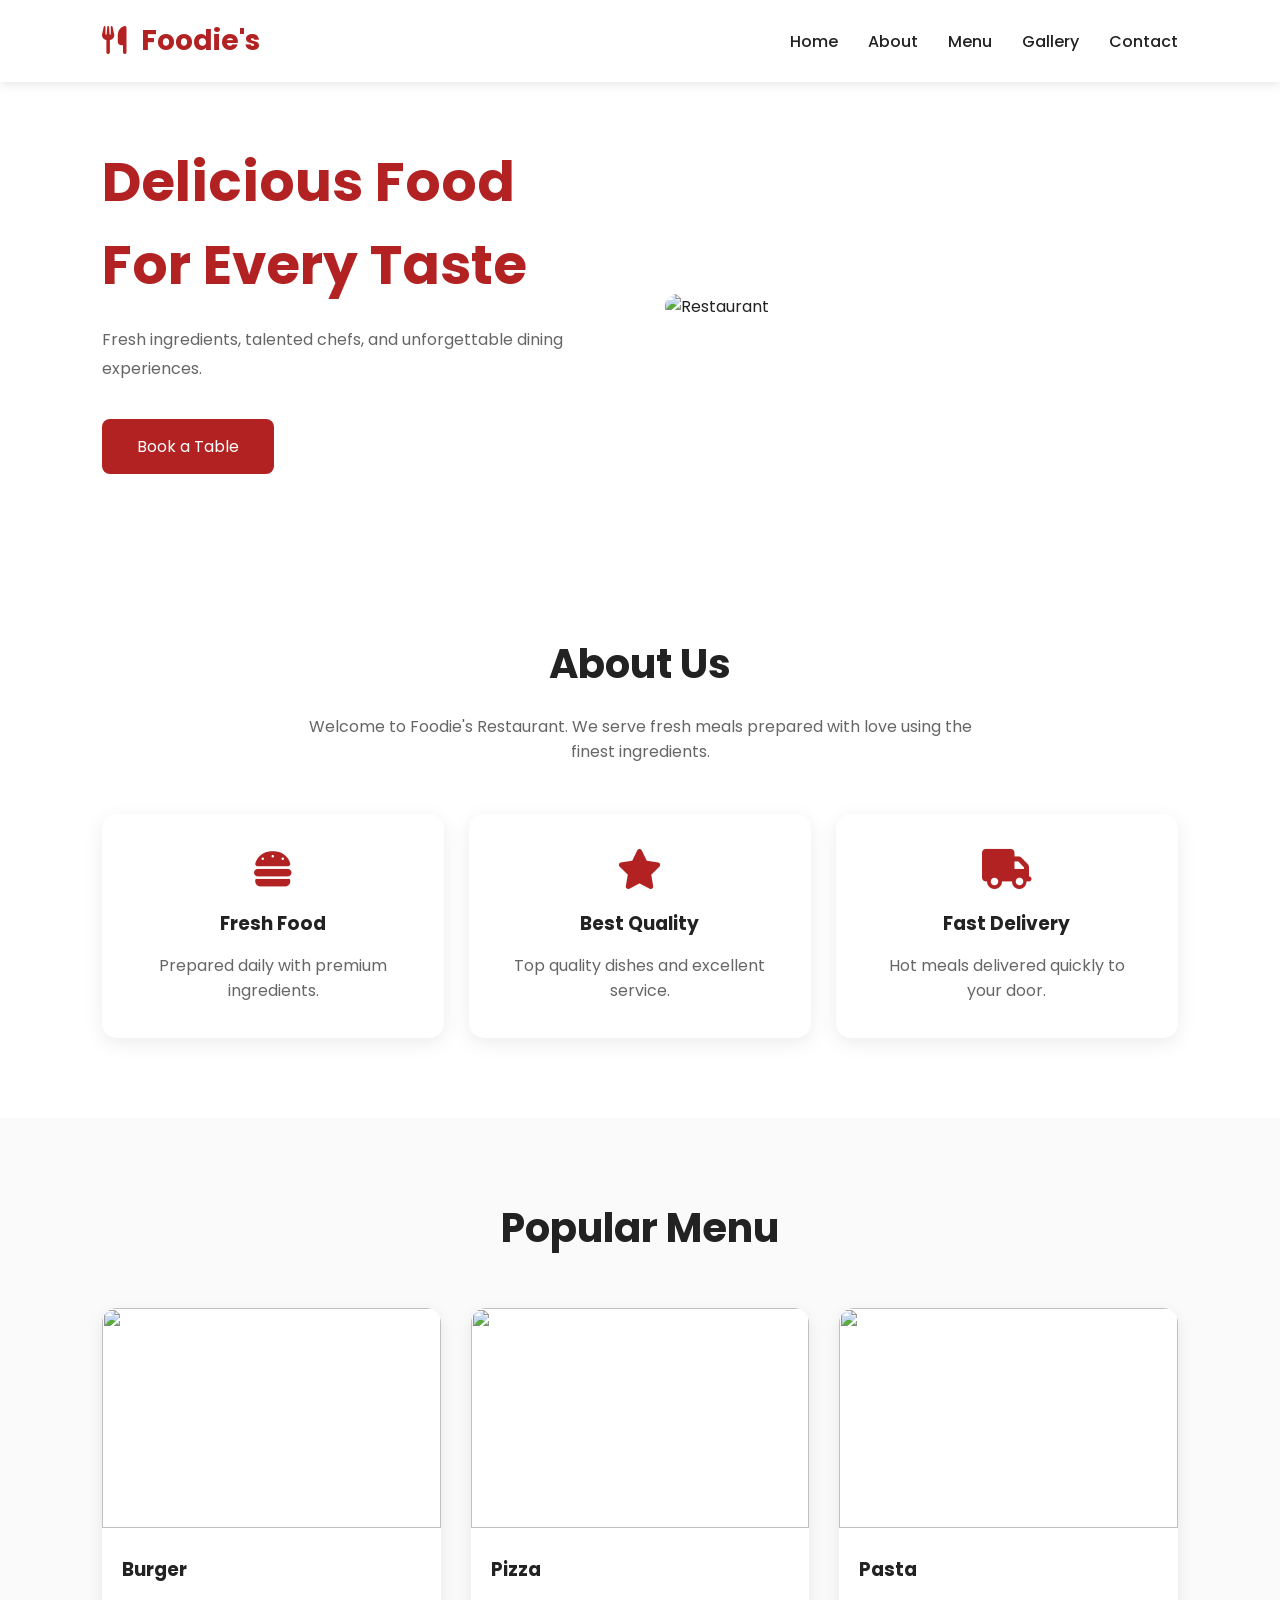
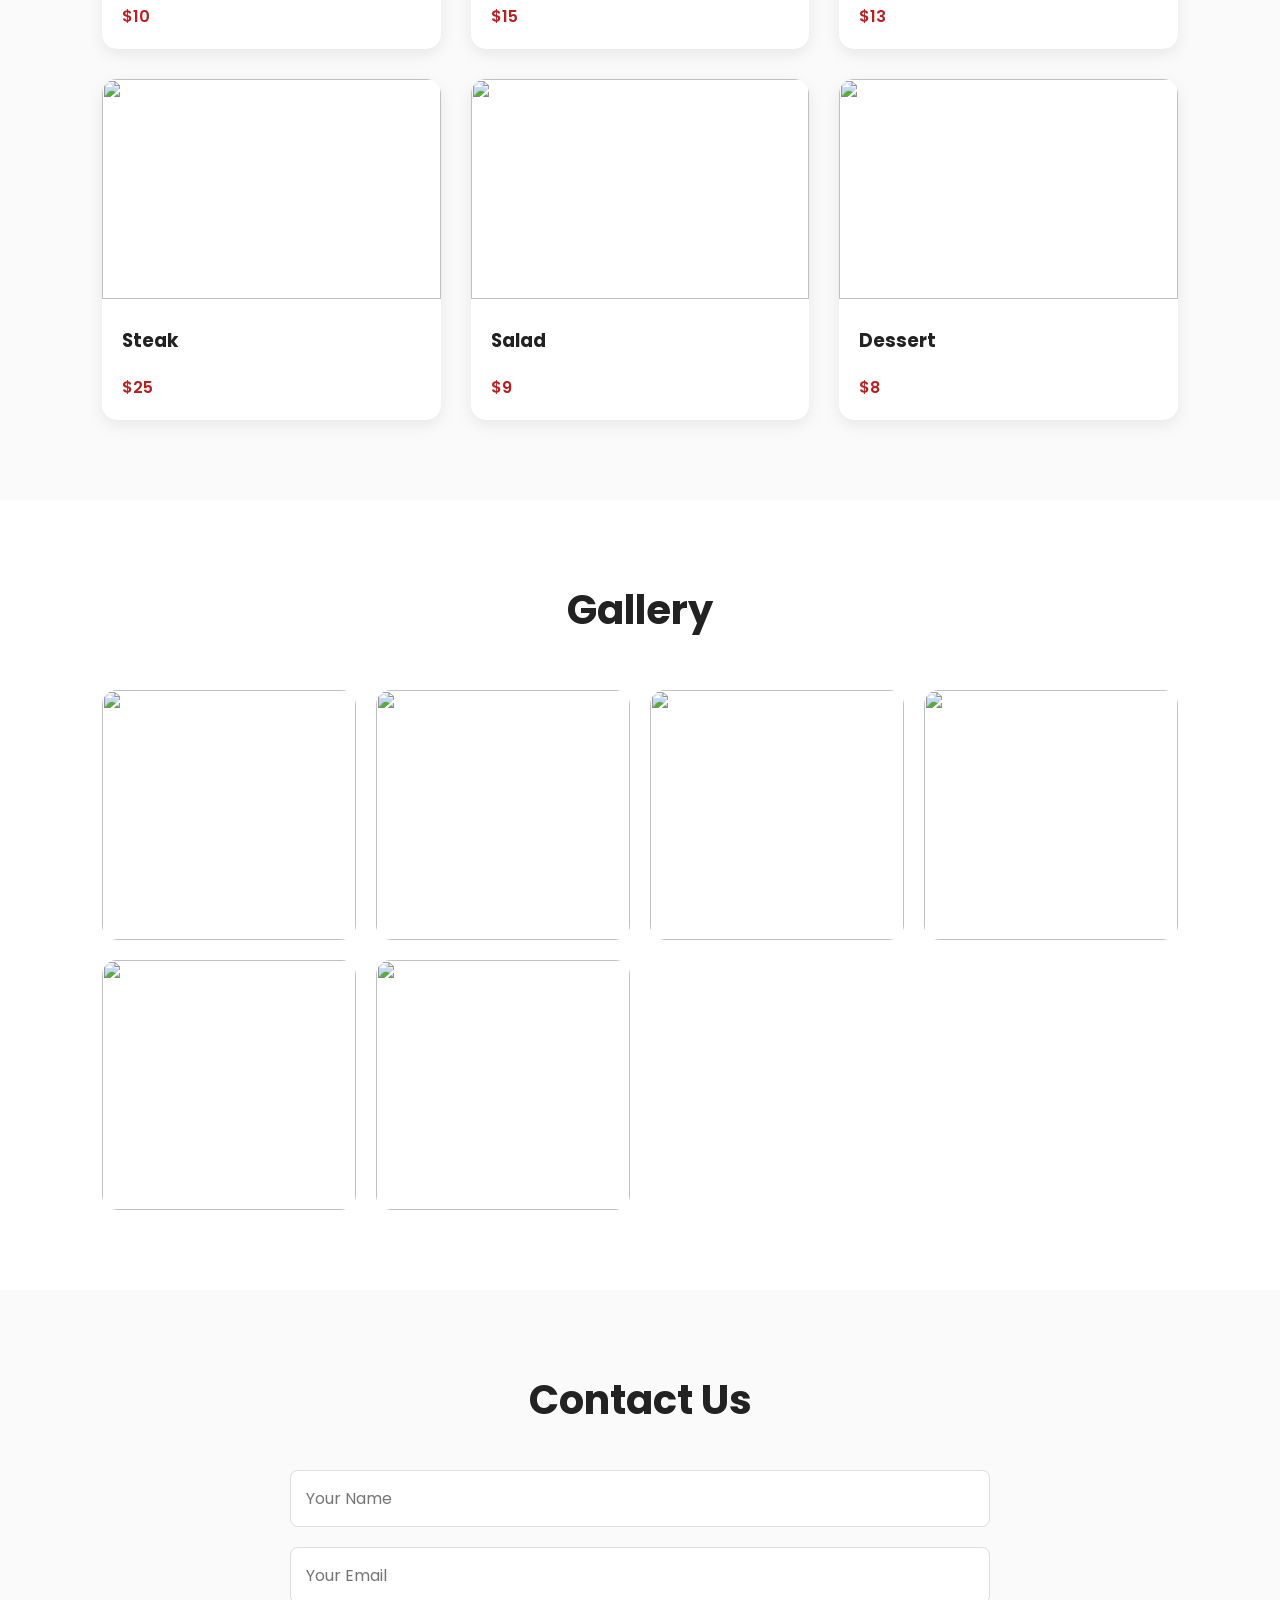
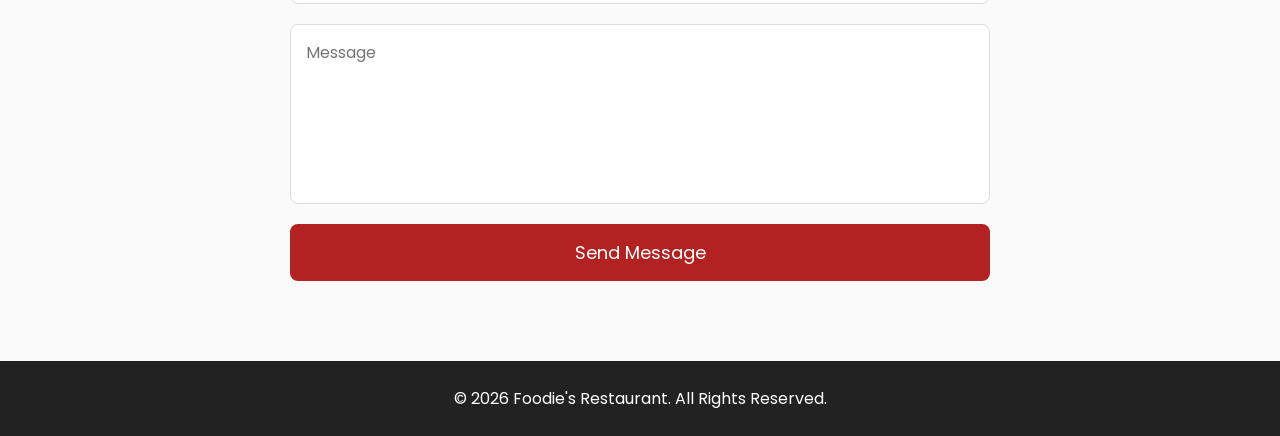
==== index.html @ 50a1fb0c "Rename index (2).html to index.html" ====
<!DOCTYPE html>
<html lang="en">
<head>
    <meta charset="UTF-8">
    <meta name="viewport" content="width=device-width, initial-scale=1.0">
    <title>Foodie's Restaurant</title>

    <link rel="stylesheet" href="style.css">

    <!-- Google Font -->
    <link href="https://fonts.googleapis.com/css2?family=Poppins:wght@300;400;500;600;700&display=swap" rel="stylesheet">

    <!-- Font Awesome -->
    <link rel="stylesheet"
    href="https://cdnjs.cloudflare.com/ajax/libs/font-awesome/6.5.2/css/all.min.css">
</head>

<body>

<!-- ================= NAVBAR ================= -->

<header>

    <div class="logo">
        <i class="fa-solid fa-utensils"></i>
        Foodie's
    </div>

    <nav>

        <ul id="menu">

            <li><a href="#home">Home</a></li>

            <li><a href="#about">About</a></li>

            <li><a href="#menu-section">Menu</a></li>

            <li><a href="#gallery">Gallery</a></li>

            <li><a href="#contact">Contact</a></li>

        </ul>

    </nav>

    <div class="menu-icon" id="menuIcon">
        <i class="fa-solid fa-bars"></i>
    </div>

</header>

<!-- ================= HERO ================= -->

<section class="hero" id="home">

    <div class="hero-text">

        <h1>Delicious Food For Every Taste</h1>

        <p>
            Fresh ingredients, talented chefs,
            and unforgettable dining experiences.
        </p>

        <a href="#" class="btn">Book a Table</a>

    </div>

    <div class="hero-image">

        <img src="images/hero.jpg" alt="Restaurant">

    </div>

</section>

<!-- ================= ABOUT ================= -->

<section class="about" id="about">

<h2>About Us</h2>

<p>

Welcome to Foodie's Restaurant.
We serve fresh meals prepared with love
using the finest ingredients.

</p>

<div class="about-boxes">

<div class="box">

<i class="fa-solid fa-burger"></i>

<h3>Fresh Food</h3>

<p>Prepared daily with premium ingredients.</p>

</div>

<div class="box">

<i class="fa-solid fa-star"></i>

<h3>Best Quality</h3>

<p>Top quality dishes and excellent service.</p>

</div>

<div class="box">

<i class="fa-solid fa-truck"></i>

<h3>Fast Delivery</h3>

<p>Hot meals delivered quickly to your door.</p>

</div>

</div>

</section>

<!-- ================= MENU ================= -->

<section class="menu" id="menu-section">

<h2>Popular Menu</h2>

<div class="cards">

<div class="card">

<img src="images/burger.jpg">

<h3>Burger</h3>

<p>$10</p>

</div>

<div class="card">

<img src="images/pizza.jpg">

<h3>Pizza</h3>

<p>$15</p>

</div>

<div class="card">

<img src="images/pasta.jpg">

<h3>Pasta</h3>

<p>$13</p>

</div>

<div class="card">

<img src="images/steak.jpg">

<h3>Steak</h3>

<p>$25</p>

</div>

<div class="card">

<img src="images/salad.jpg">

<h3>Salad</h3>

<p>$9</p>

</div>

<div class="card">

<img src="images/dessert.jpg">

<h3>Dessert</h3>

<p>$8</p>

</div>

</div>

</section>

<!-- ================= GALLERY ================= -->

<section class="gallery" id="gallery">

<h2>Gallery</h2>

<div class="gallery-images">

<img src="images/gallery1.jpg">

<img src="images/gallery2.jpg">

<img src="images/gallery3.jpg">

<img src="images/gallery4.jpg">

<img src="images/gallery5.jpg">

<img src="images/gallery6.jpg">

</div>

</section>

<!-- ================= CONTACT ================= -->

<section class="contact" id="contact">

<h2>Contact Us</h2>

<form>

<input type="text" placeholder="Your Name">

<input type="email" placeholder="Your Email">

<textarea placeholder="Message"></textarea>

<button>Send Message</button>

</form>

</section>

<!-- ================= FOOTER ================= -->

<footer>

<p>

© 2026 Foodie's Restaurant.
All Rights Reserved.

</p>

</footer>

<script src="script.js"></script>

</body>
</html>
---- style.css ----
/* ===========================
   Google Font
=========================== */

*{
    margin:0;
    padding:0;
    box-sizing:border-box;
    scroll-behavior:smooth;
    font-family:'Poppins',sans-serif;
}

body{
    background:#fff;
    color:#222;
}

/* ===========================
   Navbar
=========================== */

header{
    width:100%;
    padding:20px 8%;
    display:flex;
    justify-content:space-between;
    align-items:center;
    background:#fff;
    box-shadow:0 2px 10px rgba(0,0,0,.1);
    position:fixed;
    top:0;
    left:0;
    z-index:1000;
}

.logo{
    font-size:28px;
    font-weight:700;
    color:#b22222;
}

.logo i{
    margin-right:8px;
}

nav ul{
    display:flex;
    list-style:none;
}

nav ul li{
    margin-left:30px;
}

nav ul li a{
    text-decoration:none;
    color:#222;
    font-weight:500;
    transition:.3s;
}

nav ul li a:hover{
    color:#b22222;
}

.menu-icon{
    display:none;
    font-size:28px;
    cursor:pointer;
}

/* ===========================
Hero Section
=========================== */

.hero{
    display:flex;
    justify-content:space-between;
    align-items:center;
    padding:140px 8% 80px;
    gap:50px;
}

.hero-text{
    flex:1;
}

.hero-text h1{
    font-size:55px;
    color:#b22222;
    margin-bottom:20px;
}

.hero-text p{
    color:#666;
    line-height:1.8;
    margin-bottom:35px;
}

.btn{
    display:inline-block;
    background:#b22222;
    color:#fff;
    padding:15px 35px;
    border-radius:8px;
    text-decoration:none;
    transition:.3s;
}

.btn:hover{
    background:#8b0000;
}

.hero-image{
    flex:1;
}

.hero-image img{
    width:100%;
    border-radius:20px;
}

/* ===========================
About
=========================== */

.about{
    padding:80px 8%;
    text-align:center;
}

.about h2{
    font-size:40px;
    margin-bottom:20px;
}

.about p{
    color:#666;
    max-width:700px;
    margin:auto;
}

.about-boxes{
    display:grid;
    grid-template-columns:repeat(auto-fit,minmax(250px,1fr));
    gap:25px;
    margin-top:50px;
}

.box{
    padding:35px;
    border-radius:15px;
    box-shadow:0 5px 20px rgba(0,0,0,.08);
    transition:.3s;
}

.box:hover{
    transform:translateY(-8px);
}

.box i{
    font-size:40px;
    color:#b22222;
    margin-bottom:20px;
}

.box h3{
    margin-bottom:15px;
}

/* ===========================
Menu
=========================== */

.menu{
    padding:80px 8%;
    background:#fafafa;
}

.menu h2{
    text-align:center;
    font-size:40px;
    margin-bottom:50px;
}

.cards{
    display:grid;
    grid-template-columns:repeat(auto-fit,minmax(250px,1fr));
    gap:30px;
}

.card{
    background:#fff;
    border-radius:15px;
    overflow:hidden;
    box-shadow:0 5px 15px rgba(0,0,0,.08);
    transition:.3s;
}

.card:hover{
    transform:translateY(-10px);
}

.card img{
    width:100%;
    height:220px;
    object-fit:cover;
}

.card h3{
    margin:20px;
}

.card p{
    margin:0 20px 20px;
    color:#b22222;
    font-weight:600;
}

/* ===========================
Gallery
=========================== */

.gallery{
    padding:80px 8%;
}

.gallery h2{
    text-align:center;
    font-size:40px;
    margin-bottom:50px;
}

.gallery-images{
    display:grid;
    grid-template-columns:repeat(auto-fit,minmax(250px,1fr));
    gap:20px;
}

.gallery-images img{
    width:100%;
    height:250px;
    object-fit:cover;
    border-radius:15px;
    transition:.4s;
    cursor:pointer;
}

.gallery-images img:hover{
    transform:scale(1.05);
}

/* ===========================
Contact
=========================== */

.contact{
    padding:80px 8%;
    background:#fafafa;
}

.contact h2{
    text-align:center;
    font-size:40px;
    margin-bottom:40px;
}

.contact form{
    max-width:700px;
    margin:auto;
    display:flex;
    flex-direction:column;
}

.contact input,
.contact textarea{
    width:100%;
    padding:15px;
    margin-bottom:20px;
    border:1px solid #ddd;
    border-radius:8px;
    outline:none;
    font-size:16px;
}

.contact textarea{
    resize:none;
    height:180px;
}

.contact button{
    background:#b22222;
    color:#fff;
    padding:15px;
    border:none;
    border-radius:8px;
    cursor:pointer;
    font-size:18px;
    transition:.3s;
}

.contact button:hover{
    background:#8b0000;
}

/* ===========================
Footer
=========================== */

footer{
    background:#222;
    color:#fff;
    text-align:center;
    padding:25px;
}

/* ===========================
Animations
=========================== */

.hero-text,
.hero-image,
.box,
.card,
.gallery-images img{
    animation:fadeUp .8s ease;
}

@keyframes fadeUp{

    from{

        opacity:0;
        transform:translateY(40px);

    }

    to{

        opacity:1;
        transform:translateY(0);

    }

}

/* ===========================
Responsive
=========================== */

@media(max-width:992px){

.hero{

flex-direction:column;
text-align:center;

}

.hero-text h1{

font-size:40px;

}

}

@media(max-width:768px){

.menu-icon{

display:block;

}

nav{

position:absolute;
top:80px;
left:0;
width:100%;
background:#fff;
display:none;

}

nav.active{

display:block;

}

nav ul{

flex-direction:column;
padding:20px;

}

nav ul li{

margin:15px 0;
text-align:center;

}

.hero{

padding-top:120px;

}

.hero-text h1{

font-size:32px;

}

.about h2,
.menu h2,
.gallery h2,
.contact h2{

font-size:30px;

}

.cards{

grid-template-columns:1fr;

}

.gallery-images{

grid-template-columns:1fr;

}

.about-boxes{

grid-template-columns:1fr;

}

}

@media(max-width:480px){

header{

padding:15px 5%;

}

.logo{

font-size:22px;

}

.btn{

padding:12px 25px;

}

.hero-text h1{

font-size:28px;

}

.hero-text p{

font-size:15px;

}

}
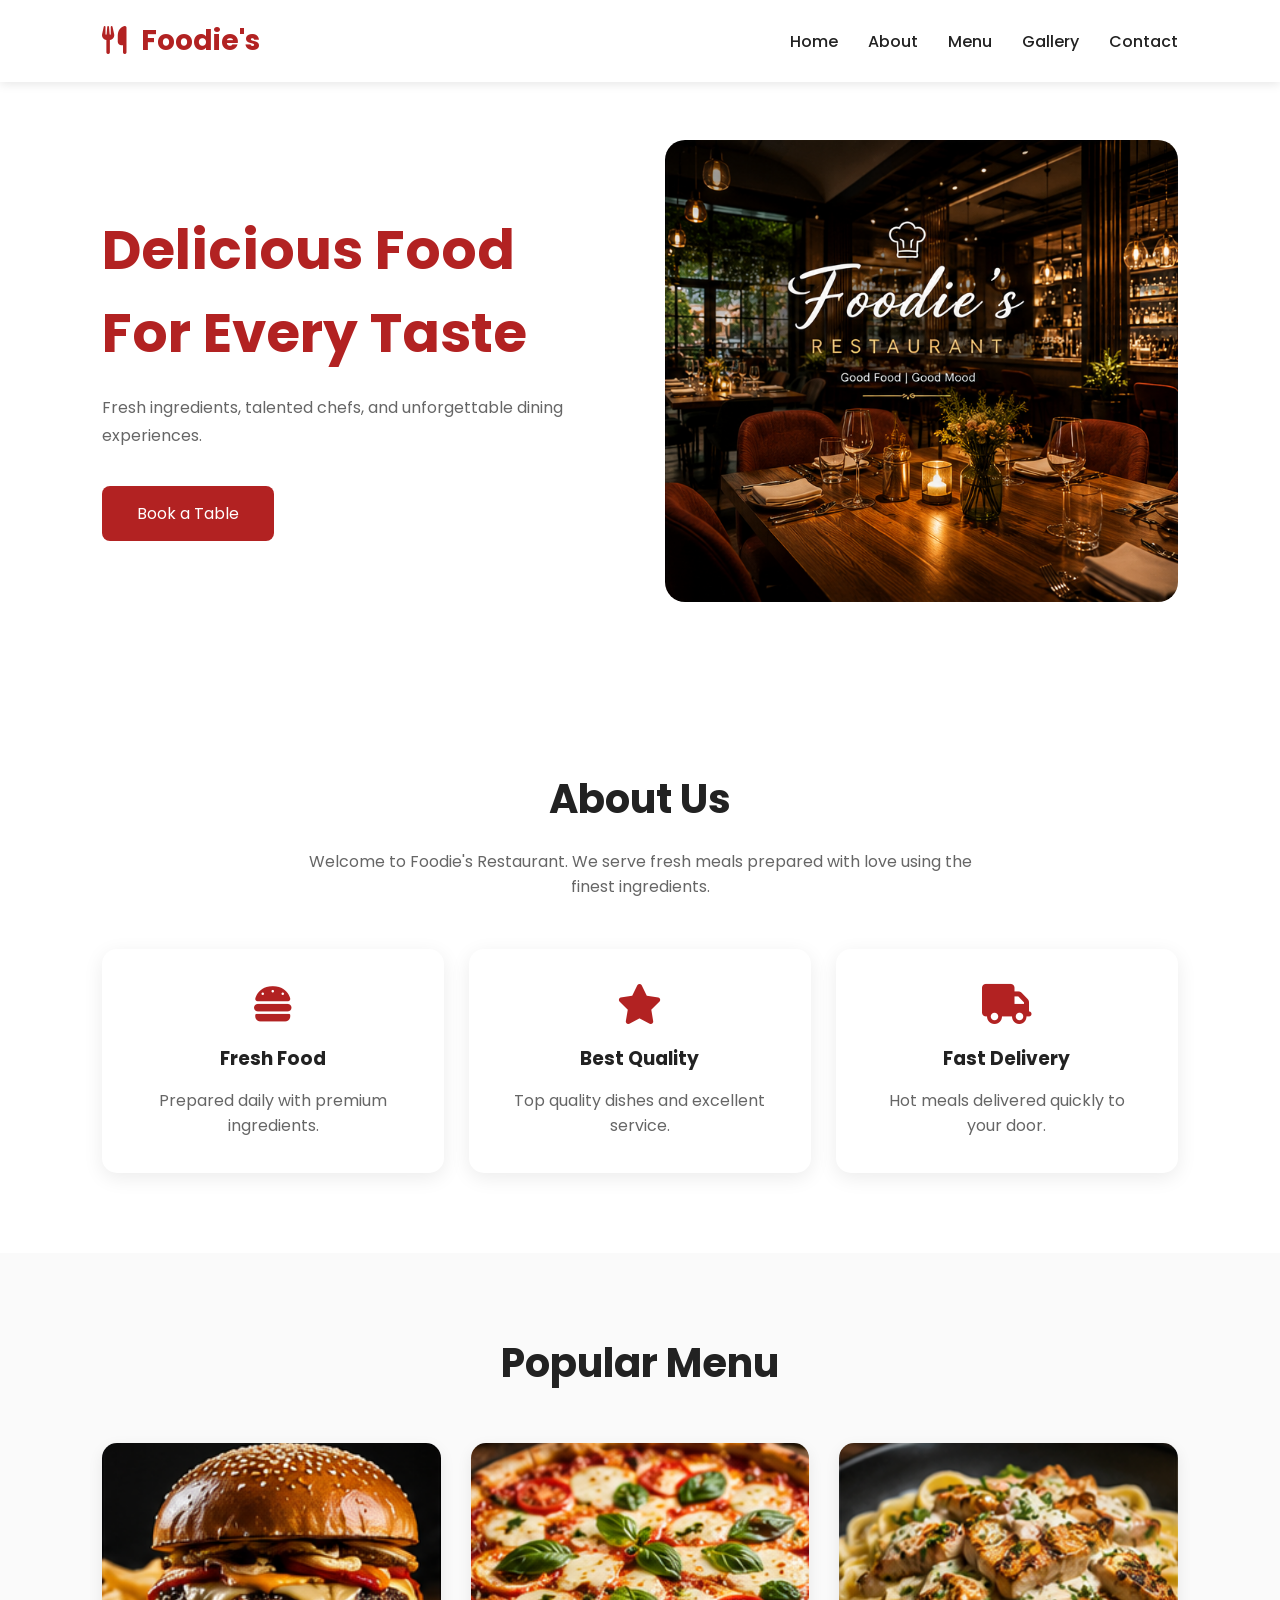
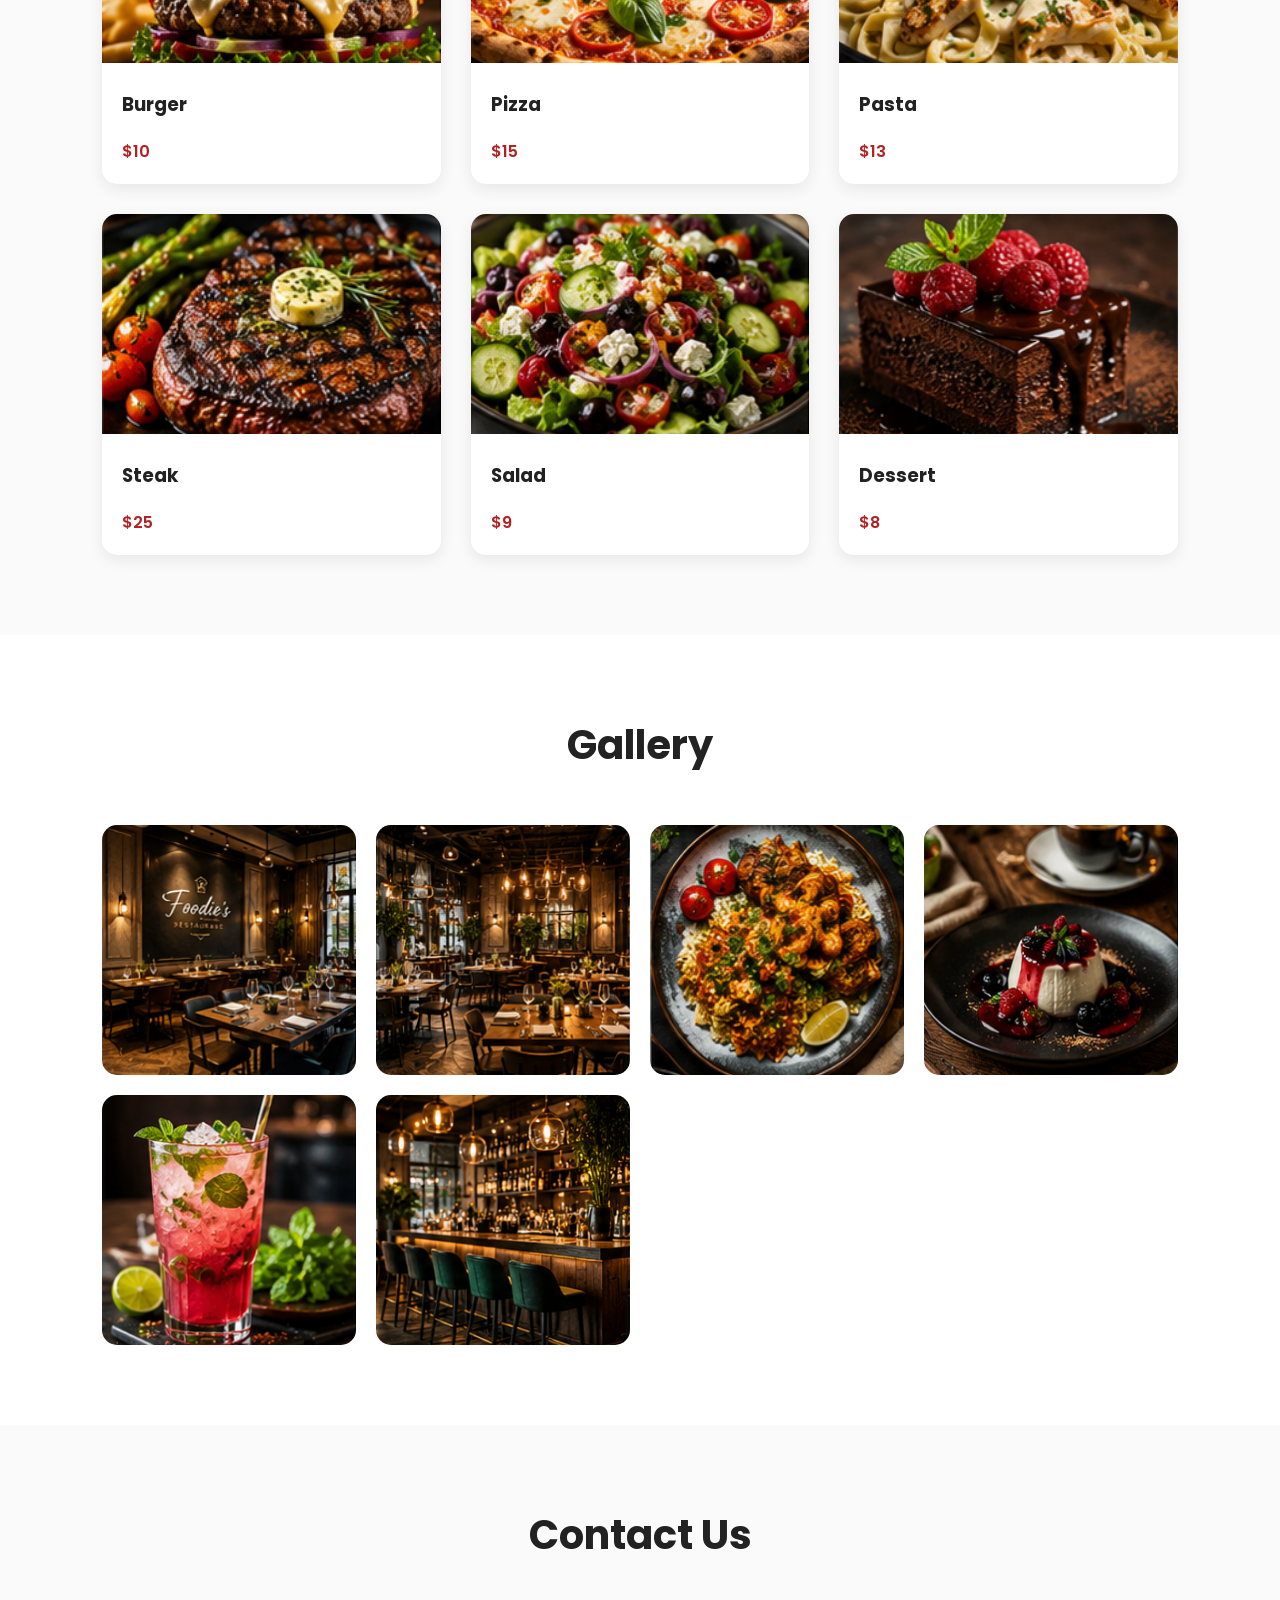
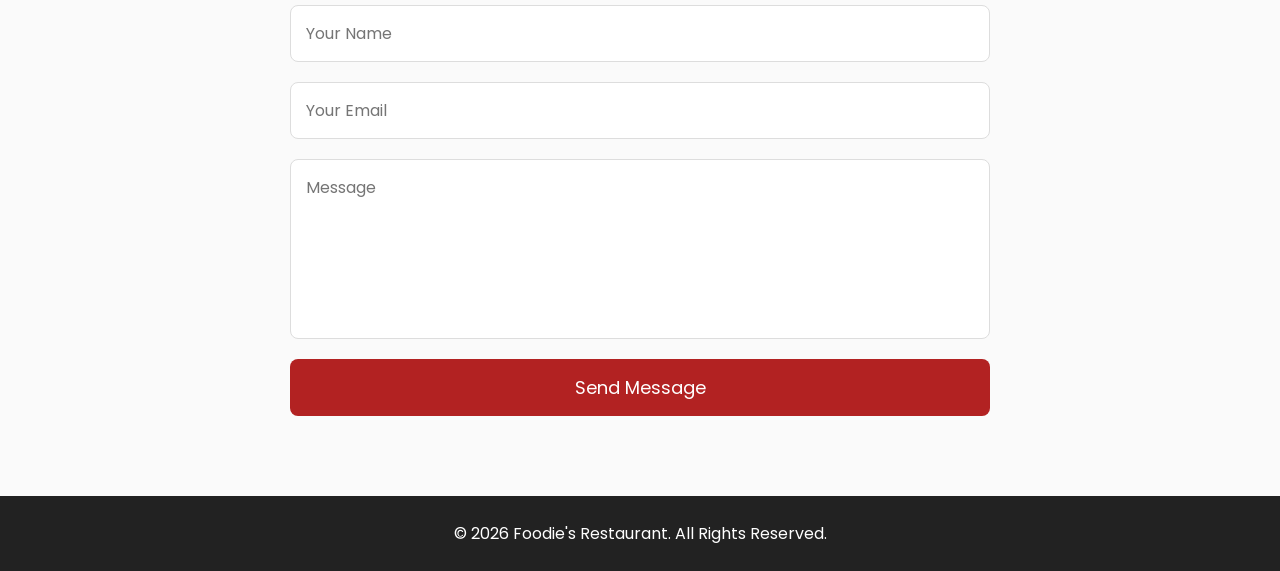
==== commit 3bb1e5bb: "Update index.html" ====
--- a/index.html
+++ b/index.html
@@ -69,7 +69,7 @@
 
     <div class="hero-image">
 
-        <img src="images/hero.jpg" alt="Restaurant">
+        <img src="images/hero.jpg.png" alt="Restaurant">
 
     </div>
 
@@ -135,7 +135,7 @@
 
 <div class="card">
 
-<img src="images/burger.jpg">
+<img src="images/burger.jpg.png">
 
 <h3>Burger</h3>
 
@@ -145,7 +145,7 @@
 
 <div class="card">
 
-<img src="images/pizza.jpg">
+<img src="images/pizza.jpg.png">
 
 <h3>Pizza</h3>
 
@@ -155,7 +155,7 @@
 
 <div class="card">
 
-<img src="images/pasta.jpg">
+<img src="images/pasta.jpg.png">
 
 <h3>Pasta</h3>
 
@@ -165,7 +165,7 @@
 
 <div class="card">
 
-<img src="images/steak.jpg">
+<img src="images/steak.jpg.png">
 
 <h3>Steak</h3>
 
@@ -175,7 +175,7 @@
 
 <div class="card">
 
-<img src="images/salad.jpg">
+<img src="images/salad.jpg.png">
 
 <h3>Salad</h3>
 
@@ -185,7 +185,7 @@
 
 <div class="card">
 
-<img src="images/dessert.jpg">
+<img src="images/dessert.jpg.png">
 
 <h3>Dessert</h3>
 
@@ -205,17 +205,17 @@
 
 <div class="gallery-images">
 
-<img src="images/gallery1.jpg">
-
-<img src="images/gallery2.jpg">
-
-<img src="images/gallery3.jpg">
-
-<img src="images/gallery4.jpg">
-
-<img src="images/gallery5.jpg">
-
-<img src="images/gallery6.jpg">
+<img src="images/gallery1.jpg.png">
+
+<img src="images/gallery2.jpg.png">
+
+<img src="images/gallery3.jpg.png">
+
+<img src="images/gallery4.jpg.png">
+
+<img src="images/gallery5.jpg.png">
+
+<img src="images/gallery6.jpg.png">
 
 </div>
 
@@ -235,7 +235,7 @@
 
 <textarea placeholder="Message"></textarea>
 
-<button>Send Message</button>
+<button  type="submit">Send Message</button>
 
 </form>
 
